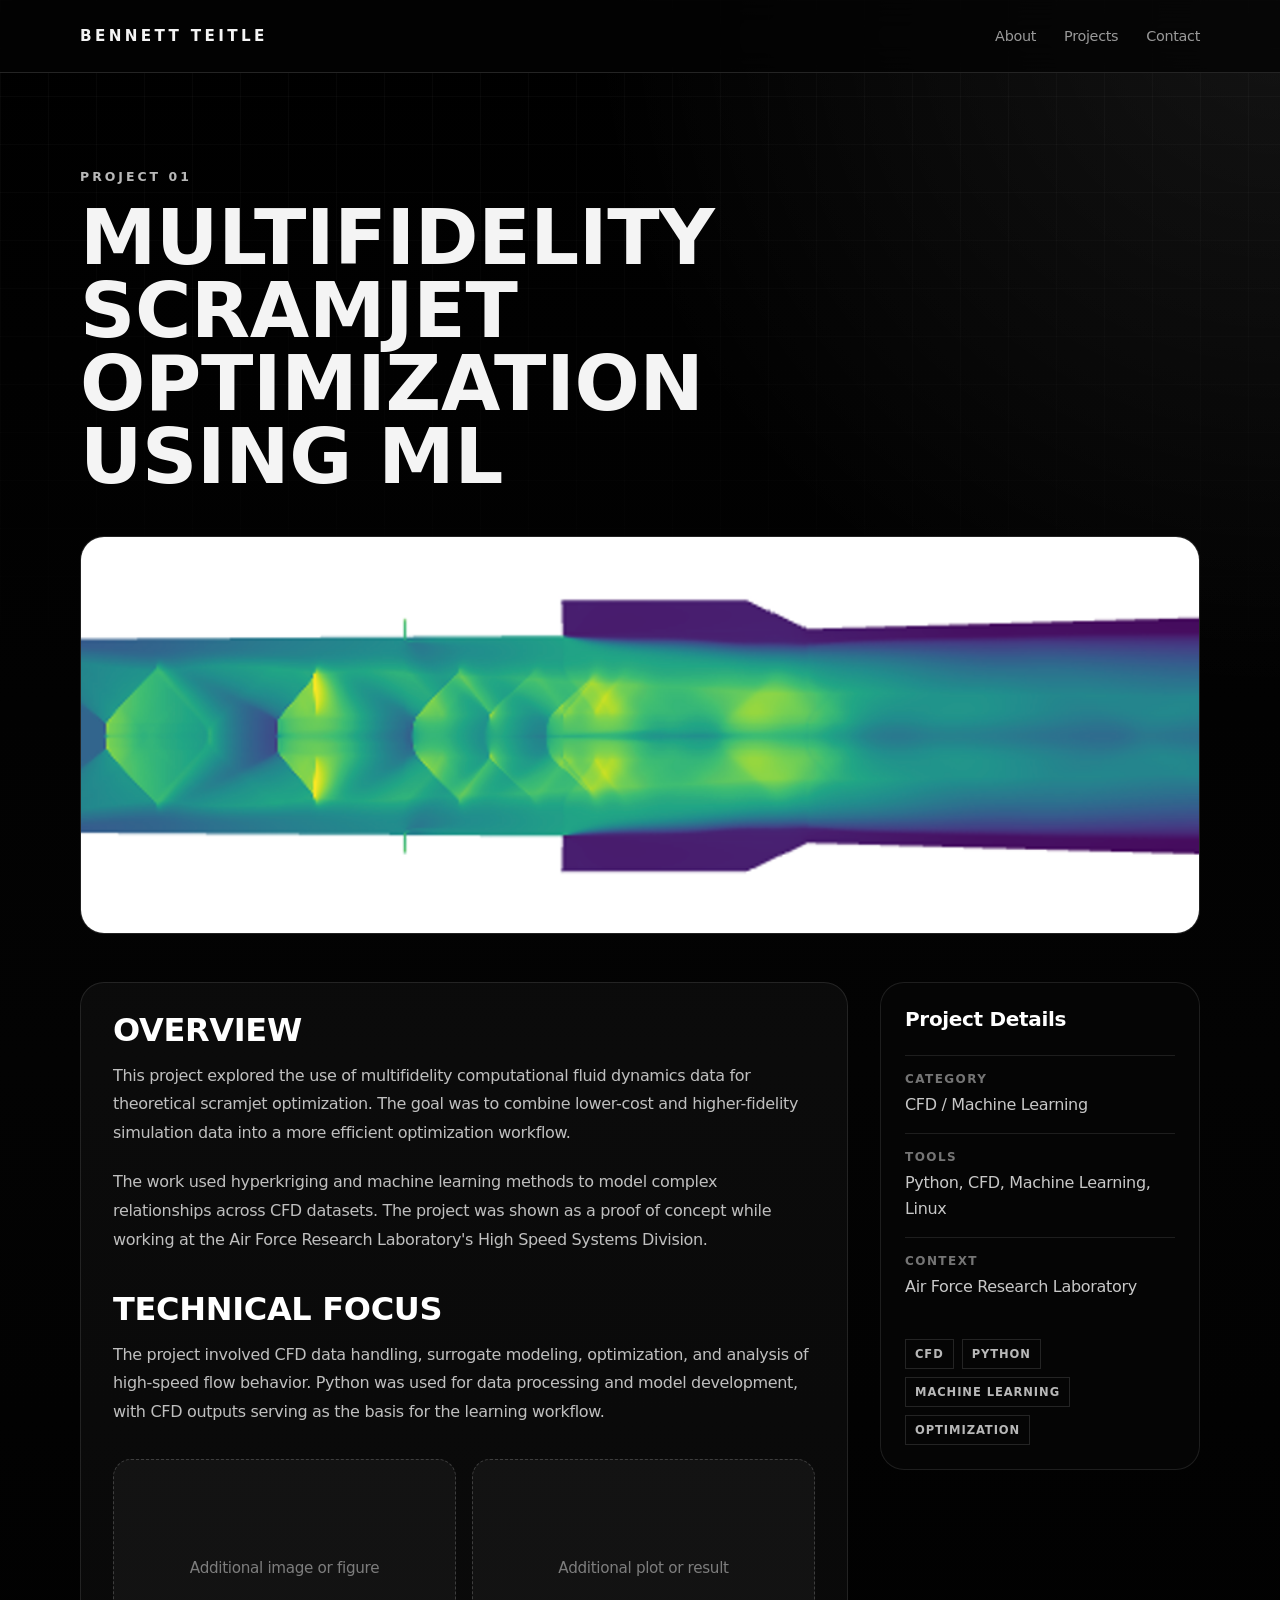
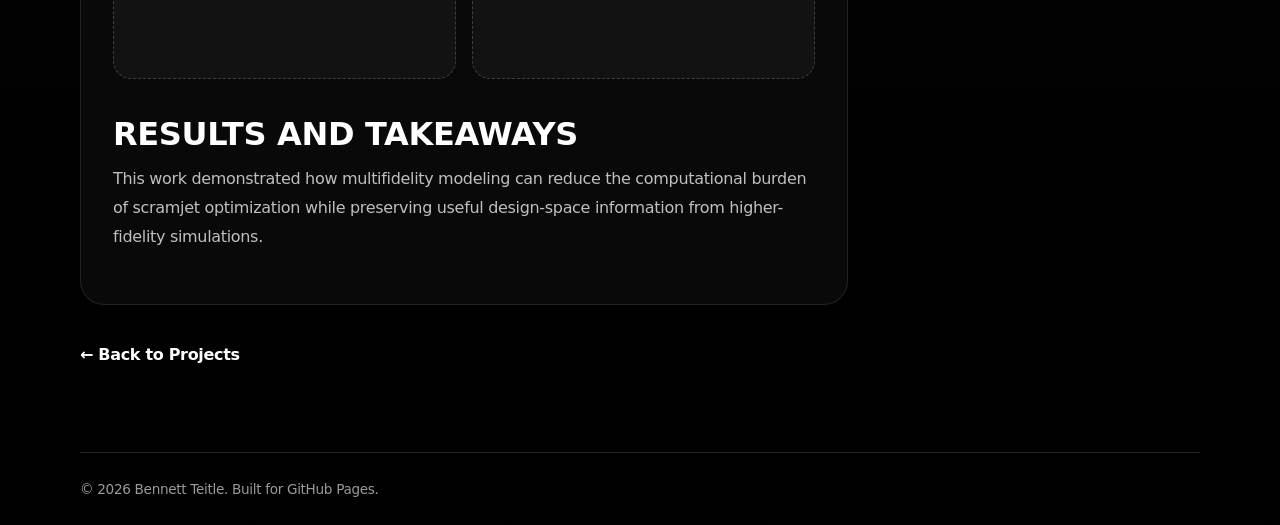
==== scramjet-optimization.html @ d336f83f "pictures and other pages" ====
<!doctype html>
<html lang="en">
  <head>
    <meta charset="UTF-8" />
    <meta name="viewport" content="width=device-width, initial-scale=1.0" />
    <title>Scramjet Optimization | Bennett Teitle</title>
    <meta
      name="description"
      content="Multifidelity scramjet optimization project using machine learning and CFD data."
    />
    <link rel="stylesheet" href="styles.css" />
  </head>

  <body>
    <header class="site-header">
      <nav class="nav">
        <a href="index.html" class="logo">BENNETT TEITLE</a>

        <div class="nav-links">
          <a href="index.html#about">About</a>
          <a href="index.html#projects">Projects</a>
          <a href="index.html#contact">Contact</a>
        </div>
      </nav>
    </header>

    <main>
      <section class="section first-section project-detail">
        <div class="section-heading">
          <p class="eyebrow">Project 01</p>
          <h1>Multifidelity Scramjet Optimization using ML</h1>
        </div>

        <div class="project-hero-image">
          <img
            src="MLscramjet.png"
            alt="Visualization related to multifidelity scramjet optimization"
          />
        </div>

        <div class="project-detail-grid">
          <div class="project-detail-main">
            <h2>Overview</h2>
            <p>
              This project explored the use of multifidelity computational fluid
              dynamics data for theoretical scramjet optimization. The goal was
              to combine lower-cost and higher-fidelity simulation data into a
              more efficient optimization workflow.
            </p>

            <p>
              The work used hyperkriging and machine learning methods to model
              complex relationships across CFD datasets. The project was shown
              as a proof of concept while working at the Air Force Research
              Laboratory's High Speed Systems Division.
            </p>

            <h2>Technical Focus</h2>
            <p>
              The project involved CFD data handling, surrogate modeling,
              optimization, and analysis of high-speed flow behavior. Python was
              used for data processing and model development, with CFD outputs
              serving as the basis for the learning workflow.
            </p>

            <div class="image-row">
              <div class="image-placeholder">
                <p>Additional image or figure</p>
              </div>
              <div class="image-placeholder">
                <p>Additional plot or result</p>
              </div>
            </div>

            <h2>Results and Takeaways</h2>
            <p>
              This work demonstrated how multifidelity modeling can reduce the
              computational burden of scramjet optimization while preserving
              useful design-space information from higher-fidelity simulations.
            </p>
          </div>

          <aside class="project-detail-sidebar">
            <h3>Project Details</h3>

            <div class="detail-item">
              <span>Category</span>
              <p>CFD / Machine Learning</p>
            </div>

            <div class="detail-item">
              <span>Tools</span>
              <p>Python, CFD, Machine Learning, Linux</p>
            </div>

            <div class="detail-item">
              <span>Context</span>
              <p>Air Force Research Laboratory</p>
            </div>

            <div class="tags detail-tags">
              <span>CFD</span>
              <span>Python</span>
              <span>Machine Learning</span>
              <span>Optimization</span>
            </div>
          </aside>
        </div>

        <a href="index.html#projects" class="back-link">← Back to Projects</a>
      </section>
    </main>

    <footer class="footer">
      <p>© 2026 Bennett Teitle. Built for GitHub Pages.</p>
    </footer>
  </body>
</html>
---- styles.css ----
:root {
    --bg: #030303;
    --panel: #0e0e0e;
    --panel-light: #151515;
    --text: #f4f4f4;
    --muted: #9a9a9a;
    --line: #242424;
    --accent-soft: #b8b8b8;
    --max-width: 1120px;
  }
  
  * {
    box-sizing: border-box;
    margin: 0;
    padding: 0;
  }
  
  html {
    scroll-behavior: smooth;
  }
  
  body {
    min-height: 100vh;
    background:
      radial-gradient(
        circle at top right,
        rgba(255, 255, 255, 0.08),
        transparent 28%
      ),
      linear-gradient(180deg, #000000 0%, var(--bg) 50%, #000000 100%);
    color: var(--text);
    font-family:
      Inter, ui-sans-serif, system-ui, -apple-system, BlinkMacSystemFont,
      "Segoe UI", sans-serif;
    letter-spacing: -0.02em;
  }
  
  body::before {
    position: fixed;
    inset: 0;
    z-index: -1;
    content: "";
    background-image:
      linear-gradient(rgba(255, 255, 255, 0.03) 1px, transparent 1px),
      linear-gradient(90deg, rgba(255, 255, 255, 0.03) 1px, transparent 1px);
    background-size: 48px 48px;
    mask-image: linear-gradient(to bottom, black, transparent 85%);
  }
  
  a {
    color: inherit;
    text-decoration: none;
  }
  
  .site-header {
    position: sticky;
    top: 0;
    z-index: 20;
    border-bottom: 1px solid var(--line);
    background: rgba(3, 3, 3, 0.76);
    backdrop-filter: blur(18px);
  }
  
  .nav {
    display: flex;
    align-items: center;
    justify-content: space-between;
    width: min(100% - 32px, var(--max-width));
    height: 72px;
    margin: 0 auto;
  }
  
  .logo {
    font-size: 0.95rem;
    font-weight: 800;
    letter-spacing: 0.22em;
  }
  
  .nav-links {
    display: flex;
    gap: 28px;
  }
  
  .nav-links a {
    color: var(--muted);
    font-size: 0.9rem;
    transition:
      color 180ms ease,
      transform 180ms ease;
  }
  
  .nav-links a:hover {
    color: var(--text);
    transform: translateY(-1px);
  }
  
  .section {
    width: min(100% - 32px, var(--max-width));
    margin: 0 auto;
    padding: 88px 0;
    border-top: 1px solid var(--line);
  }
  
  .first-section {
    border-top: none;
    padding-top: 96px;
  }
  
  .section-heading {
    max-width: 760px;
    margin-bottom: 42px;
  }
  
  .eyebrow {
    margin-bottom: 18px;
    color: var(--accent-soft);
    font-size: 0.78rem;
    font-weight: 700;
    letter-spacing: 0.24em;
    text-transform: uppercase;
  }
  
  h1,
  h2 {
    font-size: clamp(2.6rem, 6vw, 5rem);
    font-weight: 800;
    line-height: 0.95;
    text-transform: uppercase;
  }
  
  .about-grid {
    display: grid;
    grid-template-columns: repeat(2, minmax(0, 1fr));
    gap: 28px;
  }
  
  .about-grid p,
  .contact-copy {
    color: var(--muted);
    font-size: 1.05rem;
    line-height: 1.8;
  }
  
  .project-grid {
    display: grid;
    grid-template-columns: repeat(3, minmax(0, 1fr));
    gap: 18px;
  }
  
  .project-card {
    display: flex;
    min-height: 400px;
    flex-direction: column;
    padding: 26px;
    border: 1px solid var(--line);
    background:
      linear-gradient(180deg, rgba(255, 255, 255, 0.045), transparent),
      var(--panel);
    transition:
      border-color 180ms ease,
      background 180ms ease,
      transform 180ms ease;
  }
  
  .project-card:hover {
    border-color: rgba(255, 255, 255, 0.34);
    background: var(--panel-light);
    transform: translateY(-6px);
  }
  
  .project-number {
    margin-bottom: 64px;
    color: var(--muted);
    font-size: 0.78rem;
    font-weight: 800;
    letter-spacing: 0.18em;
  }
  
  .project-card h3 {
    margin-bottom: 16px;
    font-size: 1.6rem;
    text-transform: uppercase;
  }
  
  .project-card p {
    color: var(--muted);
    line-height: 1.7;
  }
  
  .tags {
    display: flex;
    flex-wrap: wrap;
    gap: 8px;
    margin-top: 22px;
  }
  
  .tags span {
    padding: 7px 9px;
    border: 1px solid var(--line);
    color: var(--accent-soft);
    font-size: 0.72rem;
    font-weight: 700;
    letter-spacing: 0.08em;
    text-transform: uppercase;
  }
  
  .project-link {
    margin-top: auto;
    padding-top: 28px;
    color: var(--text);
    font-size: 0.82rem;
    font-weight: 800;
    letter-spacing: 0.12em;
    text-transform: uppercase;
  }
  
  .project-link::after {
    content: " →";
  }
  
  .contact-section {
    padding-bottom: 112px;
  }
  
  .contact-copy {
    max-width: 620px;
    margin-bottom: 32px;
  }
  
  .contact-links {
    display: flex;
    flex-wrap: wrap;
    gap: 12px;
  }
  
  .contact-links a {
    padding: 14px 16px;
    border: 1px solid var(--line);
    background: rgba(255, 255, 255, 0.03);
    color: var(--accent-soft);
    font-size: 0.82rem;
    font-weight: 800;
    letter-spacing: 0.12em;
    text-transform: uppercase;
    transition:
      color 180ms ease,
      border-color 180ms ease,
      transform 180ms ease;
  }
  
  .contact-links a:hover {
    color: var(--text);
    border-color: rgba(255, 255, 255, 0.35);
    transform: translateY(-2px);
  }
  
  .footer {
    width: min(100% - 32px, var(--max-width));
    margin: 0 auto;
    padding: 28px 0;
    border-top: 1px solid var(--line);
    color: var(--muted);
    font-size: 0.85rem;
  }
  
  @media (max-width: 860px) {
    .about-grid,
    .project-grid {
      grid-template-columns: 1fr;
    }
  
    .project-card {
      min-height: 320px;
    }
  }
  
  @media (max-width: 620px) {
    .nav {
      height: 64px;
    }
  
    .nav-links {
      gap: 16px;
    }
  
    .nav-links a {
      font-size: 0.8rem;
    }
  
    .section {
      padding: 68px 0;
    }
  
    .first-section {
      padding-top: 72px;
    }
  
    h1,
    h2 {
      font-size: clamp(2.3rem, 14vw, 4rem);
    }
  
    .contact-links {
      flex-direction: column;
    }
  
    .contact-links a {
      width: 100%;
    }
  }

.project-card {
  position: relative;
  overflow: hidden;
  background: #050505;
}

.project-card::before {
  content: "";
  display: block;
  width: calc(100% + 2rem);
  height: 180px;
  margin: -1rem -1rem 1.5rem;
  background-size: cover;
  background-position: center;
  background-repeat: no-repeat;
  opacity: 0.9;
}

.project-card:nth-child(1)::before {
  background-image: url("MLscramjet.png");
}

.project-card:nth-child(2)::before {
  background-image: url("Band.jpg");
}

.project-card:nth-child(3)::before {
  background-image: url("4nswerme.png");
}

.project-detail {
  max-width: 1200px;
}

.project-detail .section-heading {
  max-width: 900px;
}

.project-detail .section-heading h1 {
  max-width: 950px;
}

.project-hero-image {
  width: 100%;
  margin: 2rem 0 3rem;
  overflow: hidden;
  border: 1px solid rgba(255, 255, 255, 0.12);
  border-radius: 24px;
  background: #050505;
}

.project-hero-image img {
  display: block;
  width: 100%;
  max-height: 520px;
  object-fit: cover;
}

.project-detail-grid {
  display: grid;
  grid-template-columns: minmax(0, 1fr) 320px;
  gap: 2rem;
  align-items: start;
}

.project-detail-main {
  padding: 2rem;
  border: 1px solid rgba(255, 255, 255, 0.1);
  border-radius: 24px;
  background: rgba(255, 255, 255, 0.035);
}

.project-detail-main h2 {
  margin: 0 0 1rem;
  color: #ffffff;
  font-size: clamp(1.5rem, 3vw, 2rem);
}

.project-detail-main h2:not(:first-child) {
  margin-top: 2.5rem;
}

.project-detail-main p {
  margin: 0 0 1.25rem;
  color: rgba(255, 255, 255, 0.74);
  font-size: 1rem;
  line-height: 1.8;
}

.project-detail-sidebar {
  position: sticky;
  top: 6rem;
  padding: 1.5rem;
  border: 1px solid rgba(255, 255, 255, 0.1);
  border-radius: 24px;
  background: #050505;
}

.project-detail-sidebar h3 {
  margin: 0 0 1.5rem;
  color: #ffffff;
  font-size: 1.25rem;
}

.detail-item {
  padding: 1rem 0;
  border-top: 1px solid rgba(255, 255, 255, 0.1);
}

.detail-item span {
  display: block;
  margin-bottom: 0.35rem;
  color: rgba(255, 255, 255, 0.45);
  font-size: 0.75rem;
  font-weight: 700;
  letter-spacing: 0.12em;
  text-transform: uppercase;
}

.detail-item p {
  margin: 0;
  color: rgba(255, 255, 255, 0.78);
  line-height: 1.6;
}

.detail-tags {
  margin-top: 1.5rem;
}

.image-row {
  display: grid;
  grid-template-columns: repeat(2, minmax(0, 1fr));
  gap: 1rem;
  margin: 2rem 0;
}

.image-placeholder {
  display: grid;
  min-height: 220px;
  place-items: center;
  padding: 1.5rem;
  border: 1px dashed rgba(255, 255, 255, 0.18);
  border-radius: 18px;
  background: rgba(255, 255, 255, 0.04);
  text-align: center;
}

.image-placeholder p {
  margin: 0;
  color: rgba(255, 255, 255, 0.45);
  font-size: 0.95rem;
}

.back-link {
  display: inline-flex;
  margin-top: 2.5rem;
  color: #ffffff;
  font-weight: 700;
  text-decoration: none;
}

.back-link:hover {
  color: rgba(255, 255, 255, 0.7);
}

@media (max-width: 900px) {
  .project-detail-grid {
    grid-template-columns: 1fr;
  }

  .project-detail-sidebar {
    position: static;
  }

  .image-row {
    grid-template-columns: 1fr;
  }
}
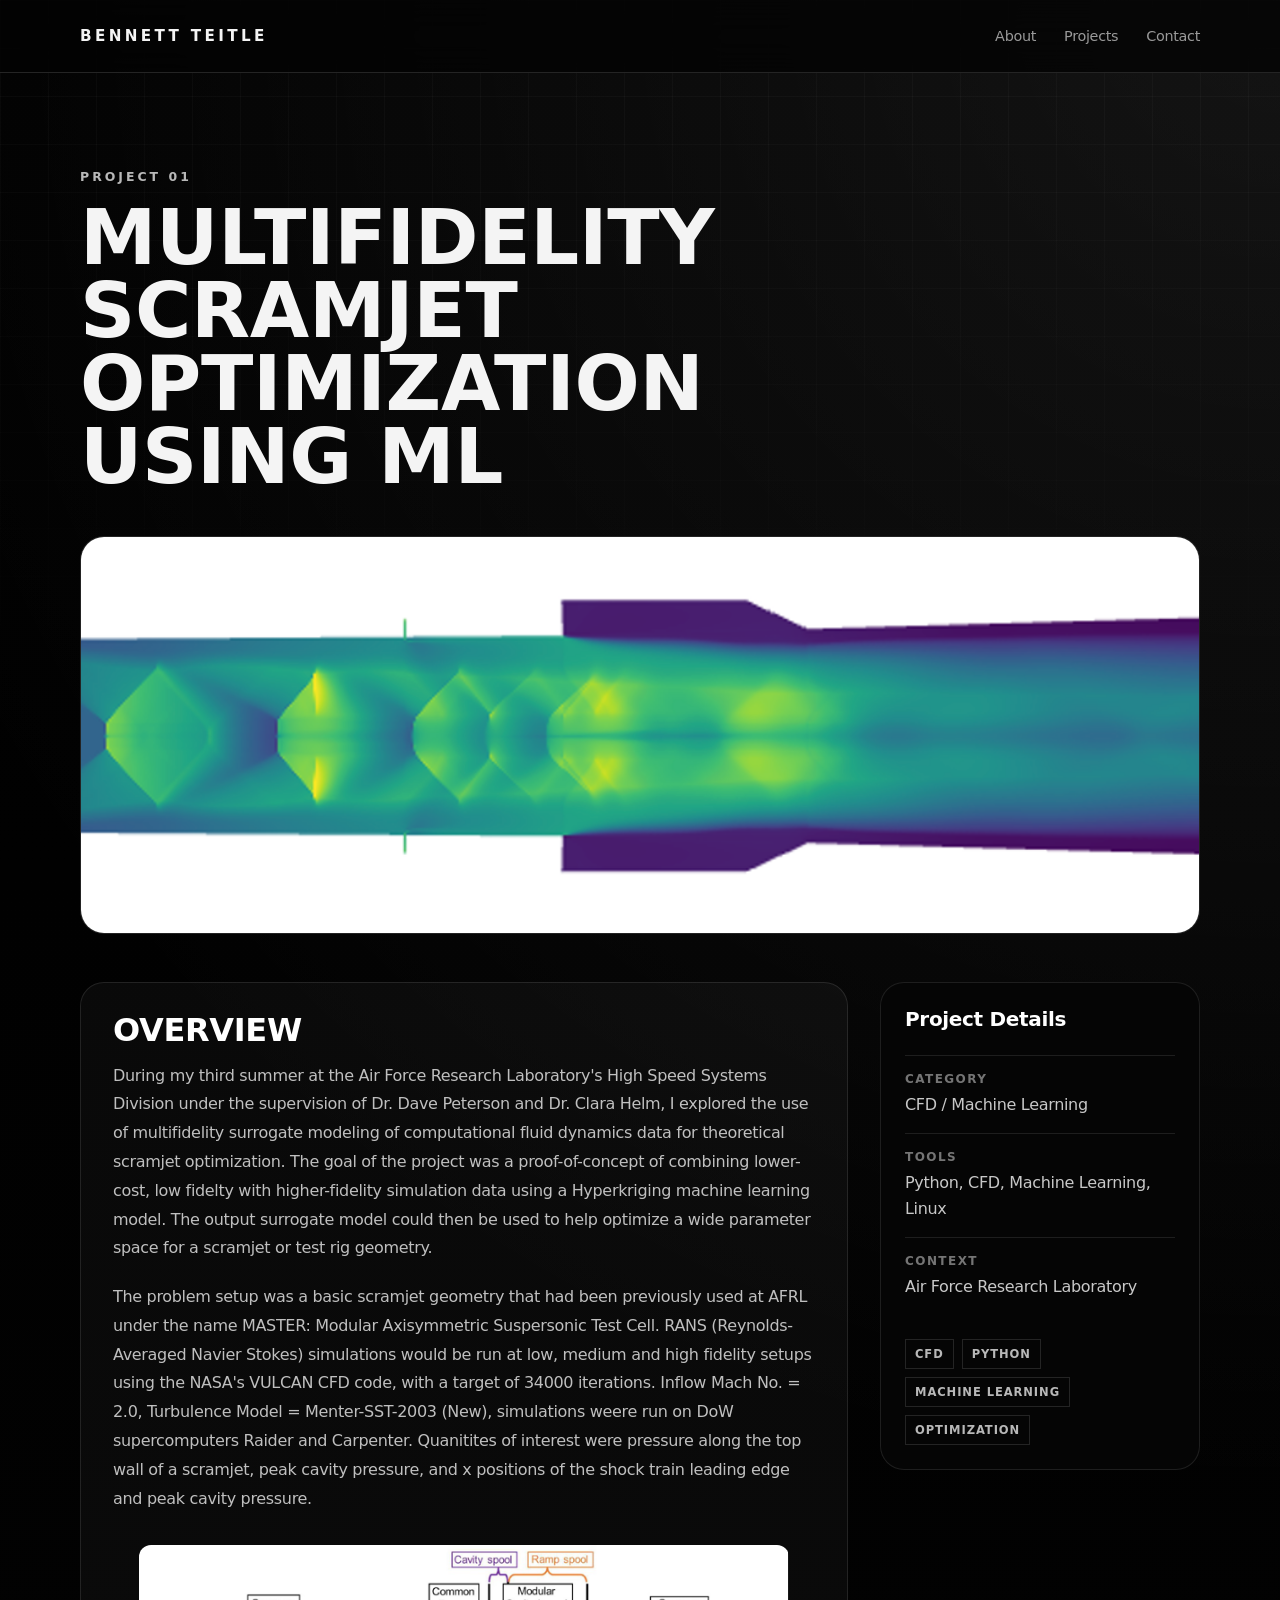
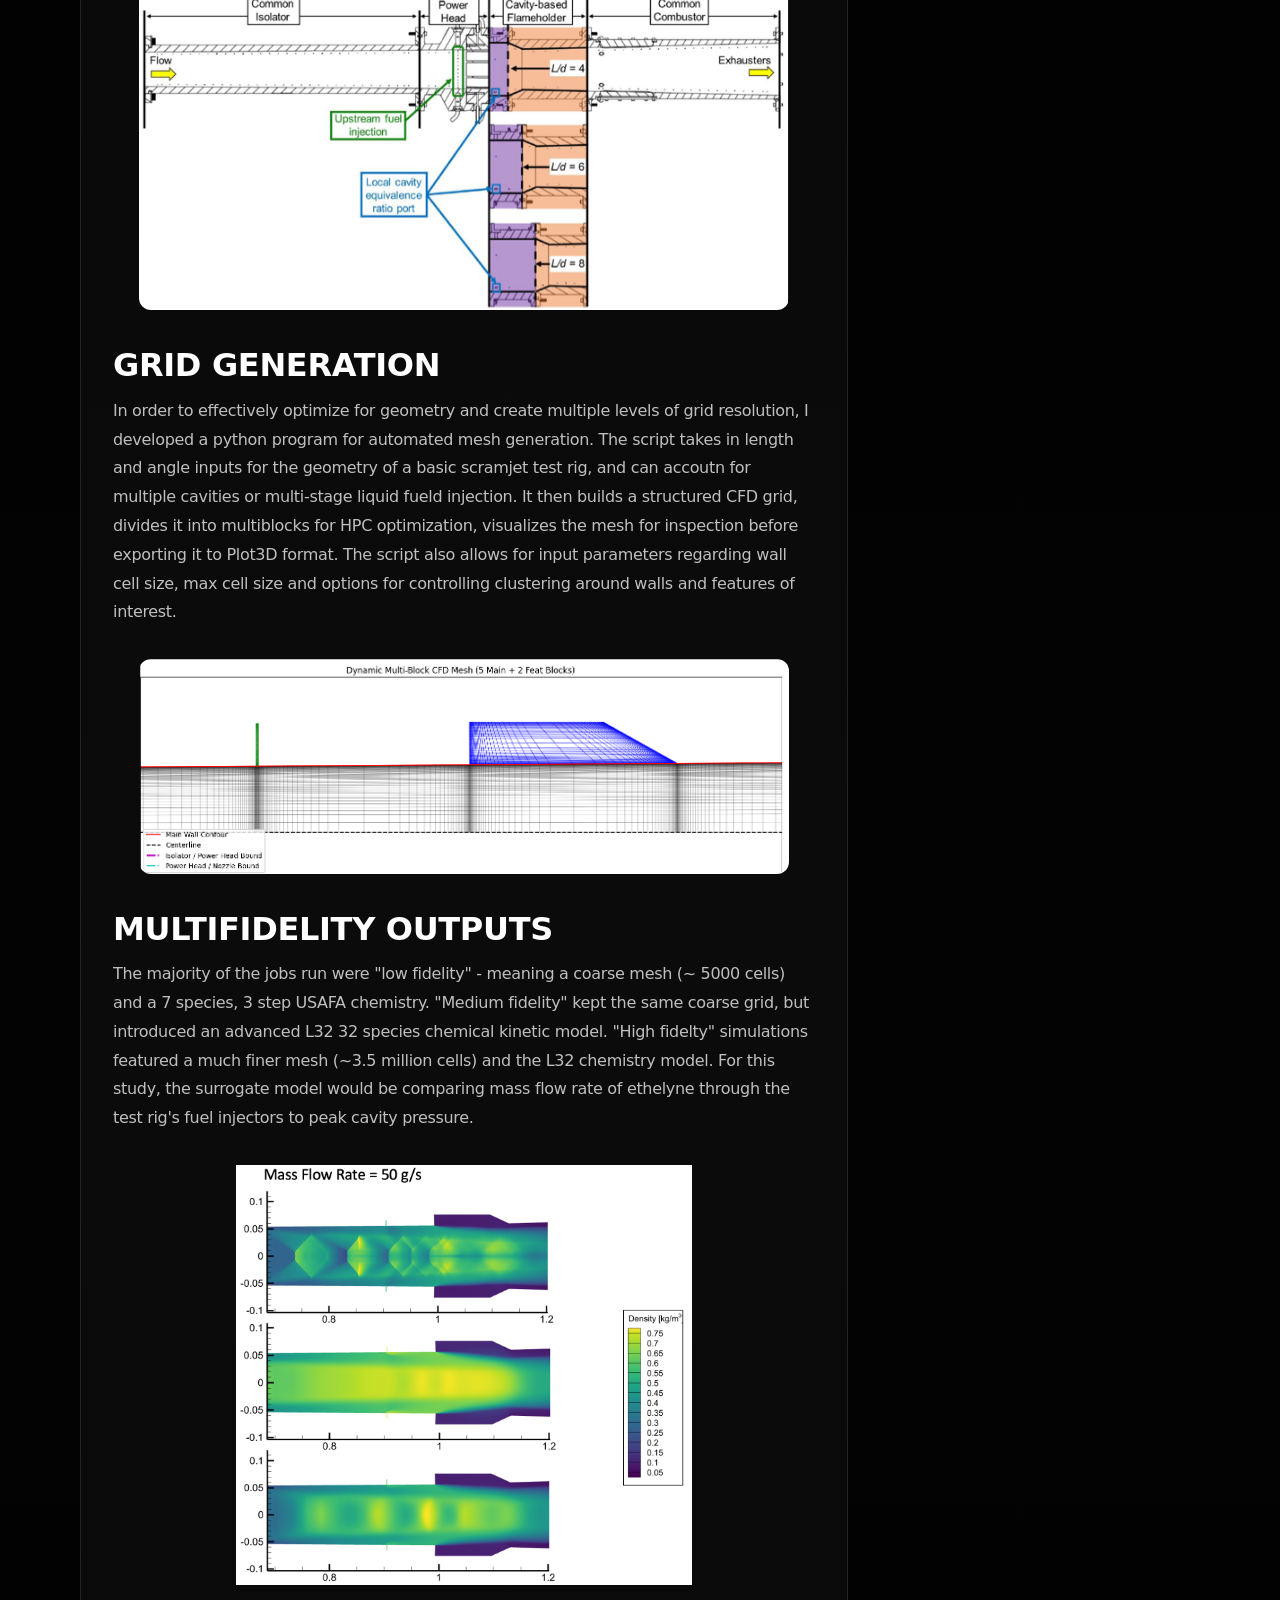
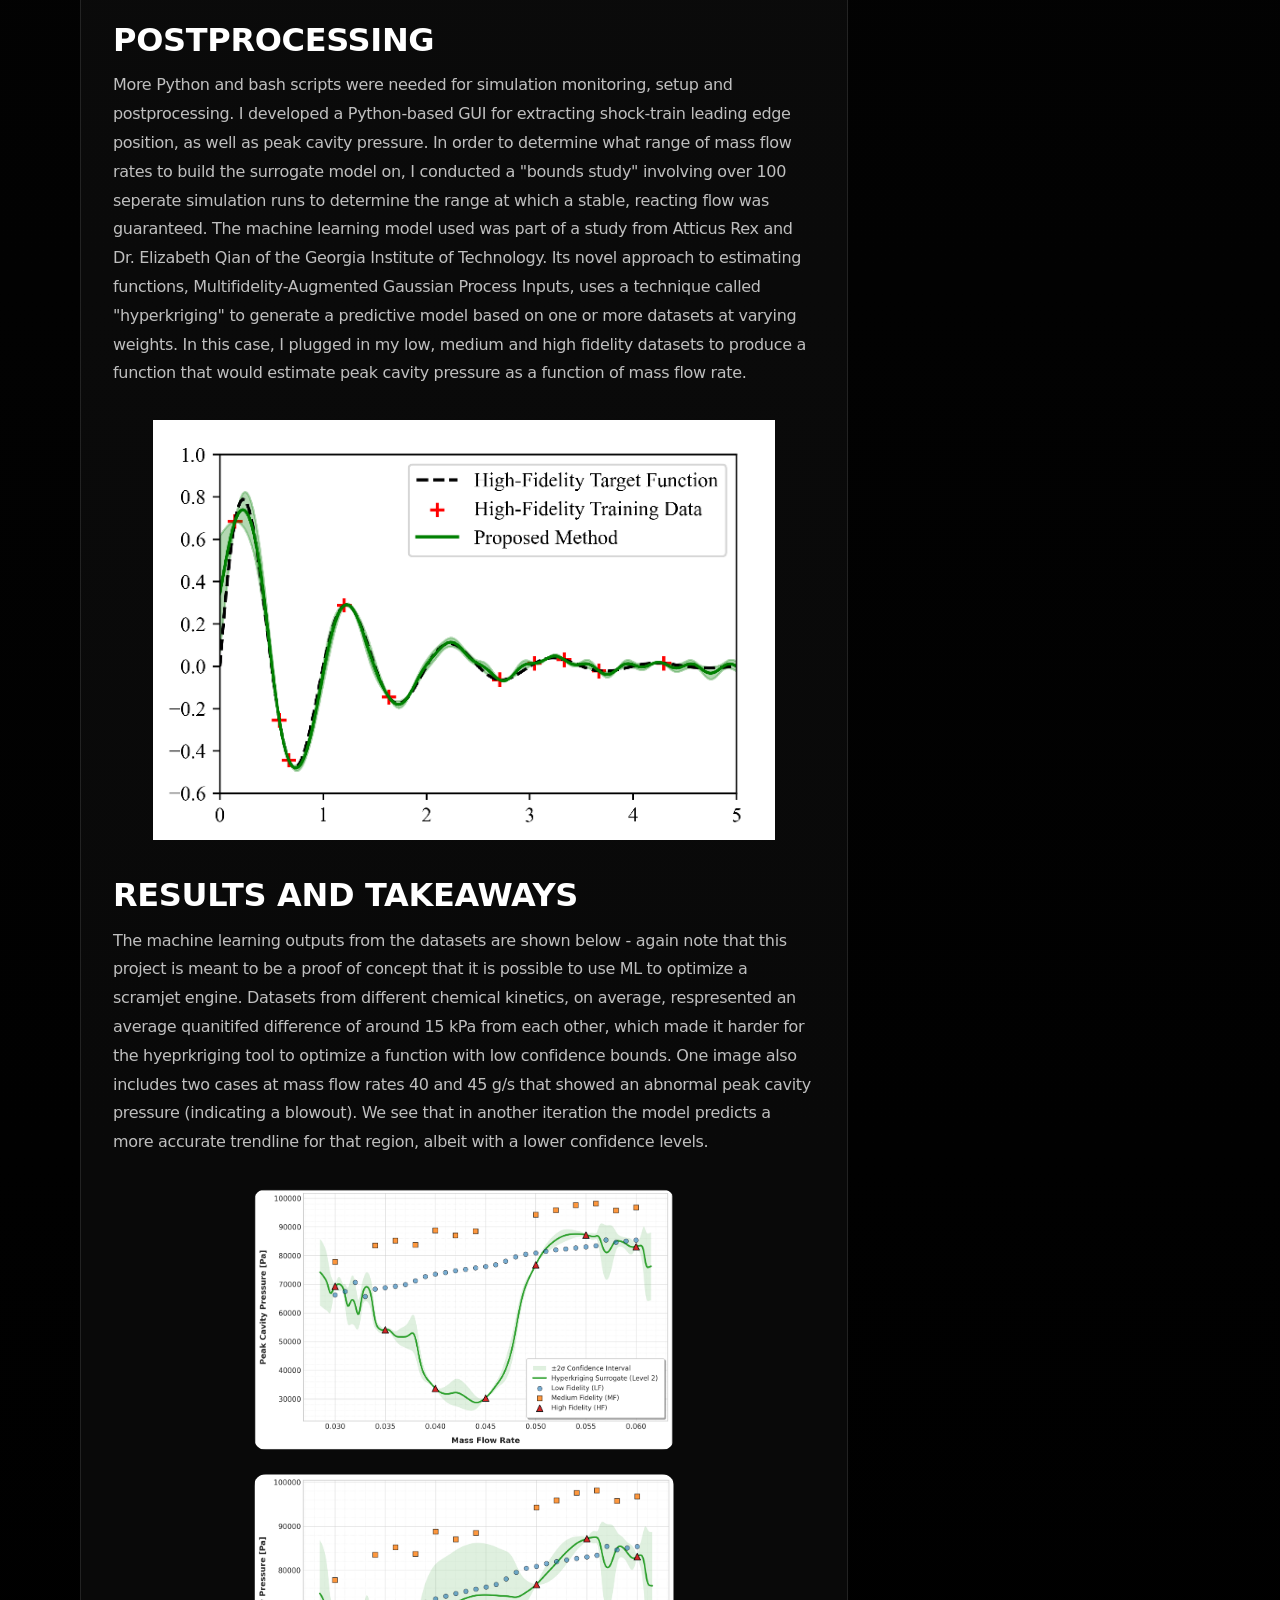
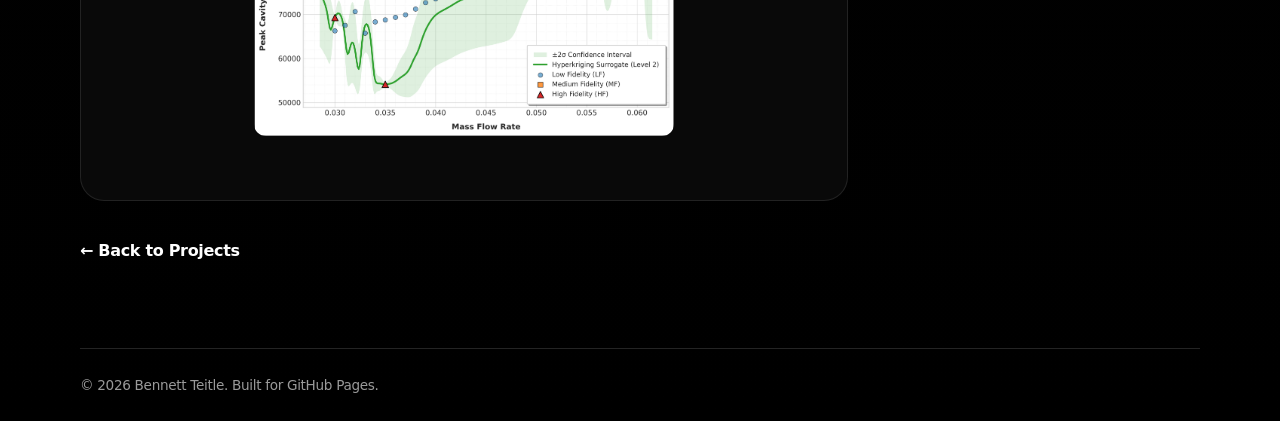
==== commit 473747f0: "scramjet pictures and text" ====
--- a/scramjet-optimization.html
+++ b/scramjet-optimization.html
@@ -42,42 +42,99 @@
           <div class="project-detail-main">
             <h2>Overview</h2>
             <p>
-              This project explored the use of multifidelity computational fluid
-              dynamics data for theoretical scramjet optimization. The goal was
-              to combine lower-cost and higher-fidelity simulation data into a
-              more efficient optimization workflow.
+              During my third summer at the Air Force Research Laboratory's High Speed Systems Division under the 
+              supervision of Dr. Dave Peterson and Dr. Clara Helm, I explored the use of multifidelity surrogate modeling of computational fluid
+              dynamics data for theoretical scramjet optimization. The goal of the project was a proof-of-concept 
+              of combining lower-cost, low fidelty with higher-fidelity simulation data using a Hyperkriging machine learning model. The output surrogate model could then 
+              be used to help optimize a wide parameter space for a scramjet or test rig geometry.
             </p>
+            
+            <p>
+              The problem setup was a basic scramjet geometry that had been previously used at AFRL under the name MASTER: Modular Axisymmetric Suspersonic Test Cell. 
+              RANS (Reynolds-Averaged Navier Stokes) simulations would be run at low, medium and high fidelity setups using the NASA's VULCAN CFD code, with a target of 34000 iterations.
+              Inflow Mach No. = 2.0, Turbulence Model = Menter-SST-2003 (New), simulations weere run on DoW supercomputers Raider and Carpenter. Quanitites of interest were pressure along
+              the top wall of a scramjet, peak cavity pressure, and x positions of the shock train leading edge and peak cavity pressure. 
+            </p>
+            
+            <div class="image-row">
+                <img
+                  src="scramjet_images/master.png"
+                  alt="MASTER scramjet test-cell geometry used for CFD simulations"
+                  class="project-inline-image"
+                />
+            </div>
 
+            <h2>Grid Generation</h2>
             <p>
-              The work used hyperkriging and machine learning methods to model
-              complex relationships across CFD datasets. The project was shown
-              as a proof of concept while working at the Air Force Research
-              Laboratory's High Speed Systems Division.
-            </p>
-
-            <h2>Technical Focus</h2>
-            <p>
-              The project involved CFD data handling, surrogate modeling,
-              optimization, and analysis of high-speed flow behavior. Python was
-              used for data processing and model development, with CFD outputs
-              serving as the basis for the learning workflow.
+              In order to effectively optimize for geometry and create multiple levels of grid resolution, I developed a python program for automated mesh generation. 
+              The script takes in length and angle inputs for the geometry of a basic scramjet test rig, and can accoutn for multiple cavities or multi-stage liquid fueld injection.
+              It then builds a structured CFD grid, divides it into multiblocks for HPC optimization, visualizes the mesh for inspection before exporting it to Plot3D format.
+              The script also allows for input parameters regarding wall cell size, max cell size and options for controlling clustering around walls and features of interest. 
             </p>
 
             <div class="image-row">
-              <div class="image-placeholder">
-                <p>Additional image or figure</p>
-              </div>
-              <div class="image-placeholder">
-                <p>Additional plot or result</p>
-              </div>
+                <img
+                  src="scramjet_images/mesh.png"
+                  alt="Structured CFD mesh generated for the scramjet geometry"
+                  class="project-inline-image"
+                />
+            </div>
+
+            <h2>Multifidelity Outputs</h2>
+            <p>
+              The majority of the jobs run were "low fidelity" - meaning a coarse mesh (~ 5000 cells) and a 7 species, 3 step USAFA chemistry. "Medium fidelity" kept the same coarse grid, but introduced an 
+              advanced L32 32 species chemical kinetic model. "High fidelty" simulations featured a much finer mesh (~3.5 million cells) and the L32 chemistry model. For this study, the surrogate model would be 
+              comparing mass flow rate of ethelyne through the test rig's fuel injectors to peak cavity pressure. 
+            </p>
+            
+            <div class="image-row">
+                <img
+                  src="scramjet_images/levels.png"
+                  alt="Low, medium, and high fidelity scramjet simulation levels"
+                  class="project-inline-image"
+                />
+            </div>
+
+            <h2>Postprocessing</h2>
+            <p>
+              More Python and bash scripts were needed for simulation monitoring, setup and postprocessing. I developed a Python-based GUI for extracting shock-train
+              leading edge position, as well as peak cavity pressure. In order to determine what range of mass flow rates to build the surrogate model on,
+              I conducted a "bounds study" involving over 100 seperate simulation runs to determine the range at which a stable, reacting flow was guaranteed. 
+              The machine learning model used was part of a study from Atticus Rex and Dr. Elizabeth Qian of the Georgia Institute of Technology. Its novel approach to
+              estimating functions, Multifidelity-Augmented Gaussian Process Inputs, uses a technique called "hyperkriging" to generate a predictive model based on one or more datasets at varying weights.
+              In this case, I plugged in my low, medium and high fidelity datasets to produce a function that would estimate peak cavity pressure as a function of mass flow rate.
+            </p>
+            
+            <div class="image-row">
+                <img
+                  src="scramjet_images/hyperkriging.png"
+                  alt="Hyperkriging surrogate modeling output for multifidelity data"
+                  class="project-inline-image"
+                />
             </div>
 
             <h2>Results and Takeaways</h2>
             <p>
-              This work demonstrated how multifidelity modeling can reduce the
-              computational burden of scramjet optimization while preserving
-              useful design-space information from higher-fidelity simulations.
+              The machine learning outputs from the datasets are shown below - again note that this project is meant to be a proof of concept that it is possible to use ML to
+              optimize a scramjet engine. Datasets from different chemical kinetics, on average, respresented an average quanitifed difference of around 15 kPa from each other,
+              which made it harder for the hyeprkriging tool to optimize a function with low confidence bounds. One image also includes two cases at mass flow rates 40 and 45 g/s 
+              that showed an abnormal peak cavity pressure (indicating a blowout). We see that in another iteration the model predicts a more accurate trendline for that region, albeit
+              with a lower confidence levels.
             </p>
+
+            <div class="image-row two-images">
+                <img
+                  src="scramjet_images/multifid1.png"
+                  alt="Multifidelity surrogate model result with blowout cases"
+                  class="project-inline-image"
+                />
+                <img
+                  src="scramjet_images/multifid2.png"
+                  alt="Updated multifidelity surrogate model result with confidence bounds"
+                  class="project-inline-image"
+                />
+            </div>
+
           </div>
 
           <aside class="project-detail-sidebar">
--- a/styles.css
+++ b/styles.css
@@ -439,10 +439,23 @@
 }
 
 .image-row {
-  display: grid;
-  grid-template-columns: repeat(2, minmax(0, 1fr));
-  gap: 1rem;
+  display: flex;
+  justify-content: center;
+  gap: 1.5rem;
   margin: 2rem 0;
+  flex-wrap: wrap;
+}
+
+.project-inline-image {
+  width: 100%;
+  max-width: 650px;
+  max-height: 420px;
+  object-fit: contain;
+  border-radius: 12px;
+}
+
+.image-row.two-images .project-inline-image {
+  max-width: 420px;
 }
 
 .image-placeholder {
